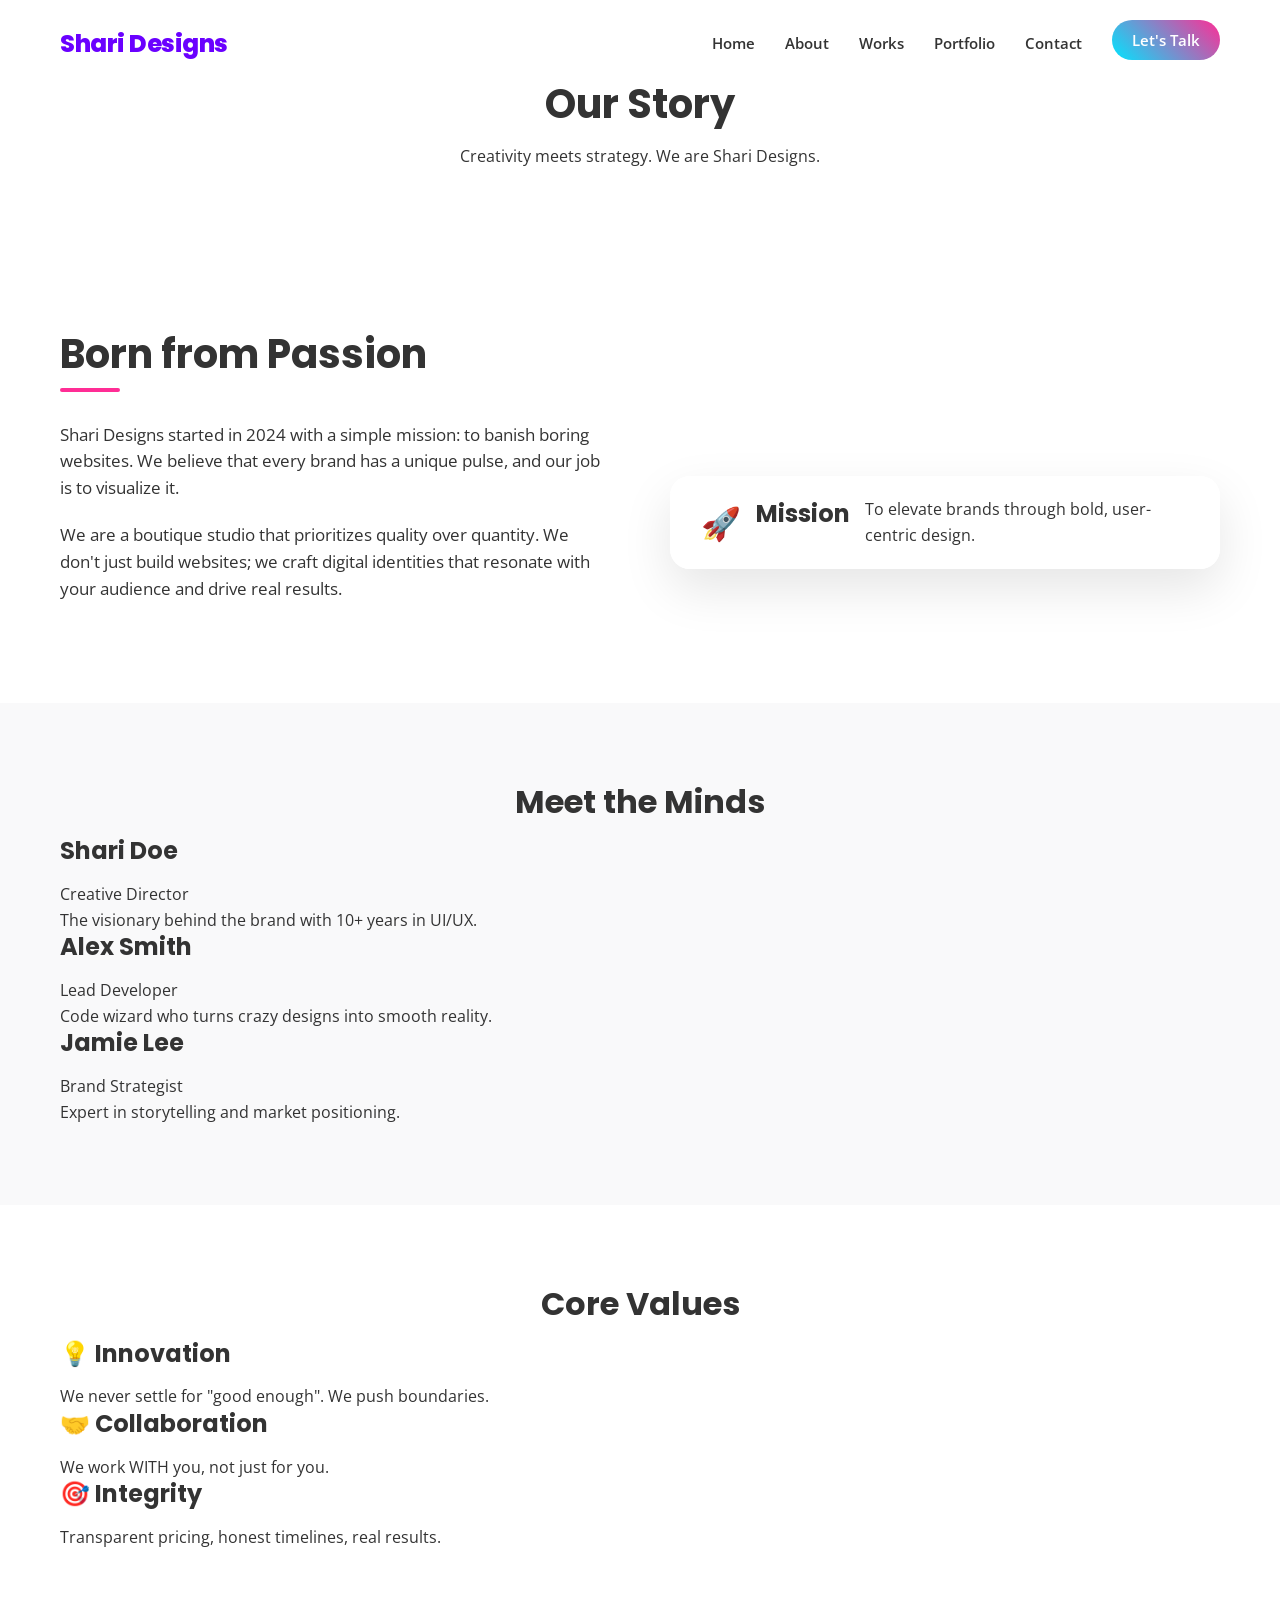
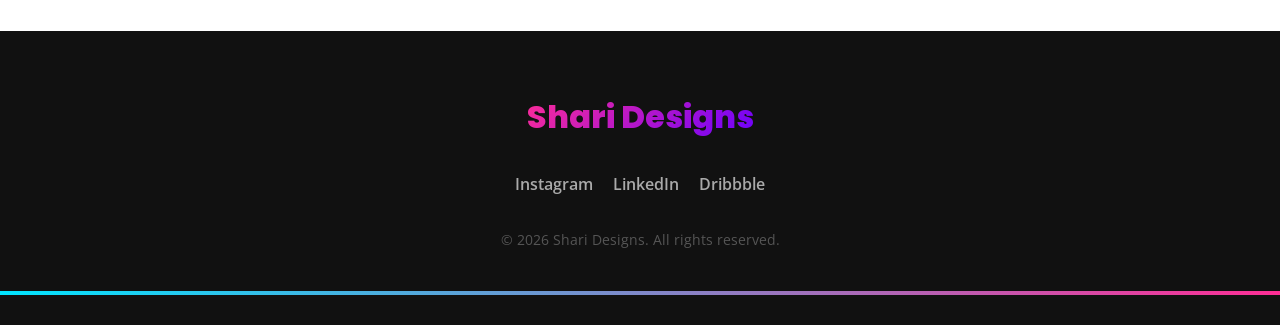
==== about.html @ ab091b96 "First Commit" ====
<!DOCTYPE html>
<html lang="en">

<head>
    <meta charset="UTF-8">
    <meta name="viewport" content="width=device-width, initial-scale=1.0">
    <title>About Us | Shari Designs</title>
    <meta name="description"
        content="Learn about Shari Designs, our team, our story, and the values that drive our creative work.">
    <!-- Google Fonts -->
    <link rel="preconnect" href="https://fonts.googleapis.com">
    <link rel="preconnect" href="https://fonts.gstatic.com" crossorigin>
    <link
        href="https://fonts.googleapis.com/css2?family=Open+Sans:wght@400;600&family=Poppins:wght@600;700;800&display=swap"
        rel="stylesheet">
    <!-- Styles -->
    <link rel="stylesheet" href="style.css">
</head>

<body>

    <!-- Header / Navigation -->
    <header id="header">
        <div class="container nav-container">
            <a href="index.html" class="logo">Shari Designs</a>
            <nav>
                <ul class="nav-links">
                    <li><a href="index.html">Home</a></li>
                    <li><a href="about.html" class="active">About</a></li>
                    <li><a href="works.html">Works</a></li>
                    <li><a href="portfolio.html">Portfolio</a></li>
                    <li><a href="contact.html">Contact</a></li>
                    <li class="cta-item"><a href="contact.html" class="btn btn-sm">Let's Talk</a></li>
                </ul>
                <div class="hamburger">
                    <span></span>
                    <span></span>
                    <span></span>
                </div>
            </nav>
        </div>
    </header>

    <!-- Page Header -->
    <section class="page-header section-padding">
        <div class="container center">
            <h1 class="fade-in">Our Story</h1>
            <p class="fade-in delay-1">Creativity meets strategy. We are Shari Designs.</p>
        </div>
    </section>

    <!-- Story Section -->
    <section class="about-story section-padding">
        <div class="container about-grid">
            <div class="about-text hidden">
                <h2>Born from Passion</h2>
                <p>Shari Designs started in 2024 with a simple mission: to banish boring websites. We believe that every
                    brand has a unique pulse, and our job is to visualize it.</p>
                <p>We are a boutique studio that prioritizes quality over quantity. We don't just build websites; we
                    craft digital identities that resonate with your audience and drive real results.</p>
            </div>
            <div class="about-visual hidden delay-1">
                <div class="glass-card">
                    <div class="card-icon">🚀</div>
                    <h3>Mission</h3>
                    <p>To elevate brands through bold, user-centric design.</p>
                </div>
            </div>
        </div>
    </section>

    <!-- Team Section -->
    <section class="team section-padding bg-light">
        <div class="container">
            <h2 class="section-title center hidden">Meet the Minds</h2>
            <div class="team-grid">
                <!-- Member 1 -->
                <div class="team-card hidden">
                    <div class="team-avatar"></div>
                    <h3>Shari Doe</h3>
                    <span>Creative Director</span>
                    <p>The visionary behind the brand with 10+ years in UI/UX.</p>
                </div>
                <!-- Member 2 -->
                <div class="team-card hidden delay-1">
                    <div class="team-avatar" style="background: linear-gradient(135deg, #00E5FF, #6A00FF);"></div>
                    <h3>Alex Smith</h3>
                    <span>Lead Developer</span>
                    <p>Code wizard who turns crazy designs into smooth reality.</p>
                </div>
                <!-- Member 3 -->
                <div class="team-card hidden delay-2">
                    <div class="team-avatar" style="background: linear-gradient(135deg, #FFD93D, #FF6B35);"></div>
                    <h3>Jamie Lee</h3>
                    <span>Brand Strategist</span>
                    <p>Expert in storytelling and market positioning.</p>
                </div>
            </div>
        </div>
    </section>

    <!-- Values Section -->
    <section class="values section-padding">
        <div class="container">
            <h2 class="section-title center hidden">Core Values</h2>
            <div class="values-grid">
                <div class="value-item hidden">
                    <h3>💡 Innovation</h3>
                    <p>We never settle for "good enough". We push boundaries.</p>
                </div>
                <div class="value-item hidden delay-1">
                    <h3>🤝 Collaboration</h3>
                    <p>We work WITH you, not just for you.</p>
                </div>
                <div class="value-item hidden delay-2">
                    <h3>🎯 Integrity</h3>
                    <p>Transparent pricing, honest timelines, real results.</p>
                </div>
            </div>
        </div>
    </section>

    <!-- Footer -->
    <footer>
        <div class="container footer-content">
            <div class="footer-logo">Shari Designs</div>
            <div class="social-links">
                <a href="#">Instagram</a>
                <a href="#">LinkedIn</a>
                <a href="#">Dribbble</a>
            </div>
            <p class="copyright">&copy; 2026 Shari Designs. All rights reserved.</p>
        </div>
        <div class="gradient-line"></div>
    </footer>

    <!-- Scripts -->
    <script src="script.js"></script>
</body>

</html>
---- style.css ----
/* 
 * Shari Designs - Modern Creative Studio
 * Author: Antigravity
 * Date: 2026
 */

/* =========================================
   1. CSS VARIABLES & RESET
   ========================================= */
:root {
    /* Color Palette */
    --primary-pink: #FF2D95;
    --primary-cyan: #00E5FF;
    --primary-purple: #6A00FF;
    --accent-coral: #FF6B35;
    --accent-yellow: #FFD93D;

    /* Backgrounds */
    --bg-white: #ffffff;
    --bg-light: #f9f9fa;
    --bg-dark: #121212;

    /* Typography */
    --font-heading: 'Poppins', sans-serif;
    --font-body: 'Open Sans', sans-serif;

    /* Spacing */
    --container-width: 1200px;
    --section-padding: 80px 20px;

    /* Shadows & Effects */
    --shadow-soft: 0 10px 30px rgba(0, 0, 0, 0.05);
    --shadow-hover: 0 20px 40px rgba(0, 0, 0, 0.15);
    --transition: all 0.3s ease;

    /* Gradients */
    --gradient-primary: linear-gradient(135deg, var(--primary-pink), var(--primary-purple));
    --gradient-accent: linear-gradient(45deg, var(--primary-cyan), var(--primary-pink));
}

* {
    margin: 0;
    padding: 0;
    box-sizing: border-box;
    scroll-behavior: smooth;
}

body {
    font-family: var(--font-body);
    color: #333;
    line-height: 1.6;
    background-color: var(--bg-white);
    overflow-x: hidden;
}

h1,
h2,
h3,
h4,
h5,
h6 {
    font-family: var(--font-heading);
    font-weight: 700;
    line-height: 1.2;
    margin-bottom: 1rem;
}

h1 {
    font-size: 2.5rem;
}

h2 {
    font-size: 2rem;
}

h3 {
    font-size: 1.5rem;
}

a {
    text-decoration: none;
    color: inherit;
    transition: var(--transition);
}

ul {
    list-style: none;
}

img {
    max-width: 100%;
    display: block;
}

/* Utilities */
.container {
    max-width: var(--container-width);
    margin: 0 auto;
    padding: 0 20px;
}

.section-padding {
    padding: var(--section-padding);
}

.center {
    text-align: center;
}

.text-gradient {
    background: var(--gradient-primary);
    -webkit-background-clip: text;
    background-clip: text;
    -webkit-text-fill-color: transparent;
}

.bg-light {
    background-color: var(--bg-light);
}

.bg-gradient {
    background: var(--gradient-primary);
}

.text-white {
    color: #fff;
}

/* Buttons */
.btn {
    display: inline-block;
    padding: 12px 30px;
    border-radius: 50px;
    font-weight: 600;
    cursor: pointer;
    font-size: 1rem;
    position: relative;
    overflow: hidden;
    z-index: 1;
    border: none;
}

.btn-primary {
    background: var(--primary-pink);
    color: #fff;
    box-shadow: 0 5px 15px rgba(255, 45, 149, 0.4);
}

.btn-primary:hover {
    transform: translateY(-3px);
    box-shadow: 0 10px 20px rgba(255, 45, 149, 0.6);
}

.btn-outline {
    background: transparent;
    color: var(--primary-purple);
    border: 2px solid var(--primary-purple);
}

.btn-outline:hover {
    background: var(--primary-purple);
    color: #fff;
    transform: translateY(-3px);
}

.btn-sm {
    padding: 8px 20px;
    font-size: 0.9rem;
}

.btn-text {
    background: transparent;
    color: var(--primary-pink);
    padding: 0;
    font-weight: 700;
}

.btn-text:hover {
    color: var(--primary-purple);
    margin-left: 5px;
}

.full-width {
    width: 100%;
}

/* =========================================
   2. HEADER & NAVIGATION
   ========================================= */
header {
    position: fixed;
    top: 0;
    left: 0;
    width: 100%;
    z-index: 1000;
    transition: 0.4s ease;
    padding: 20px 0;
}

header.scrolled {
    background: rgba(255, 255, 255, 0.95);
    box-shadow: 0 5px 20px rgba(0, 0, 0, 0.05);
    padding: 10px 0;
    backdrop-filter: blur(10px);
}

.nav-container {
    display: flex;
    justify-content: space-between;
    align-items: center;
}

.logo {
    font-family: var(--font-heading);
    font-size: 1.5rem;
    font-weight: 800;
    color: var(--primary-purple);
    letter-spacing: -0.5px;
}

.nav-links {
    display: flex;
    gap: 30px;
    align-items: center;
}

.nav-links li a {
    font-weight: 600;
    font-size: 0.95rem;
    color: #333;
    position: relative;
}

.nav-links li a::after {
    content: '';
    position: absolute;
    width: 0;
    height: 2px;
    bottom: -5px;
    left: 0;
    background: var(--gradient-primary);
    transition: 0.3s;
}

.nav-links li a:hover::after {
    width: 100%;
}

.cta-item a {
    background: var(--gradient-accent);
    color: #fff !important;
    border-radius: 20px;
    padding: 8px 20px;
    transition: transform 0.3s;
}

.cta-item a::after {
    display: none;
}

.cta-item a:hover {
    transform: scale(1.05);
}

/* Hamburger */
.hamburger {
    display: none;
    cursor: pointer;
    width: 30px;
    height: 20px;
    position: relative;
    z-index: 1001;
}

.hamburger span {
    display: block;
    position: absolute;
    height: 3px;
    width: 100%;
    background: var(--primary-purple);
    border-radius: 3px;
    transition: 0.3s;
}

.hamburger span:nth-child(1) {
    top: 0;
}

.hamburger span:nth-child(2) {
    top: 9px;
}

.hamburger span:nth-child(3) {
    top: 18px;
}

/* Hamburger Active State */
.hamburger.active span:nth-child(1) {
    transform: rotate(45deg);
    top: 9px;
}

.hamburger.active span:nth-child(2) {
    opacity: 0;
}

.hamburger.active span:nth-child(3) {
    transform: rotate(-45deg);
    top: 9px;
}

/* =========================================
   3. HERO SECTION
   ========================================= */
.hero {
    min-height: 100vh;
    display: flex;
    align-items: center;
    position: relative;
    overflow: hidden;
    background-color: #f0f4ff;
    padding-top: 80px;
    /* Account for fixed header */
}

.hero-bg-mesh {
    position: absolute;
    top: 0;
    left: 0;
    width: 100%;
    height: 100%;
    background:
        radial-gradient(at 0% 0%, hsla(328, 98%, 59%, 0.4) 0px, transparent 50%),
        radial-gradient(at 100% 0%, hsla(189, 100%, 50%, 0.4) 0px, transparent 50%),
        radial-gradient(at 100% 100%, hsla(265, 100%, 50%, 0.4) 0px, transparent 50%),
        radial-gradient(at 0% 100%, hsla(32, 100%, 60%, 0.4) 0px, transparent 50%);
    filter: blur(60px);
    z-index: 1;
    animation: meshFlow 20s infinite alternate;
    opacity: 0.8;
}

@keyframes meshFlow {
    0% {
        transform: scale(1);
    }

    100% {
        transform: scale(1.2);
    }
}

.hero-split {
    display: grid;
    grid-template-columns: 1fr 1fr;
    gap: 4rem;
    align-items: center;
    position: relative;
    z-index: 2;
    padding-bottom: 2rem;
}

.hero-text {
    max-width: 600px;
}

.hero h1 {
    font-size: 4.5rem;
    margin-bottom: 1.5rem;
    line-height: 1.1;
    color: #1a1a1a;
    letter-spacing: -2px;
}

.hero p {
    font-size: 1.25rem;
    color: #444;
    margin-bottom: 2.5rem;
    max-width: 90%;
}

.hero-buttons {
    display: flex;
    gap: 20px;
}

/* Hero Visual (Right Side) */
.hero-visual {
    position: relative;
    height: 500px;
    display: flex;
    justify-content: center;
    align-items: center;
}

.abstract-orb {
    width: 400px;
    height: 400px;
    background: linear-gradient(135deg, var(--primary-pink), var(--primary-cyan));
    border-radius: 50%;
    position: absolute;
    filter: blur(50px);
    opacity: 0.6;
    animation: float 8s ease-in-out infinite;
}

.glass-card {
    position: absolute;
    background: rgba(255, 255, 255, 0.7);
    backdrop-filter: blur(20px);
    -webkit-backdrop-filter: blur(20px);
    border: 1px solid rgba(255, 255, 255, 0.8);
    border-radius: 20px;
    padding: 20px 30px;
    box-shadow: 0 20px 50px rgba(0, 0, 0, 0.1);
    display: flex;
    align-items: center;
    gap: 15px;
    animation: float 6s ease-in-out infinite;
    z-index: 3;
}

.card-icon {
    font-size: 2rem;
}

.glass-card span {
    font-weight: 700;
    font-size: 1.2rem;
    color: #333;
}

.float-card-1 {
    top: 20%;
    left: 10%;
    animation-delay: 0s;
}

.float-card-2 {
    bottom: 25%;
    right: 5%;
    animation-delay: 3s;
}

/* Removed old shape animation code since logic changed */


/* =========================================
   4. ABOUT SECTION
   ========================================= */
.about-grid {
    display: grid;
    grid-template-columns: 1fr 1fr;
    gap: 60px;
    align-items: center;
}

.about-text h2 {
    font-size: 2.5rem;
    margin-bottom: 30px;
    position: relative;
    display: inline-block;
}

.about-text h2::after {
    content: '';
    display: block;
    width: 60px;
    height: 4px;
    background: var(--primary-pink);
    margin-top: 10px;
    border-radius: 2px;
}

.about-text p {
    margin-bottom: 20px;
    font-size: 1.05rem;
}

.image-wrapper {
    position: relative;
    border-radius: 20px;
    overflow: hidden;
    box-shadow: var(--shadow-hover);
    transform: rotate(2deg);
    transition: var(--transition);
}

.image-wrapper:hover {
    transform: rotate(0) scale(1.02);
}

.abstract-placeholder {
    width: 100%;
    height: 400px;
    background: linear-gradient(135deg, #eee 0%, #ddd 100%);
    position: relative;
}

.abstract-placeholder::before {
    content: '';
    position: absolute;
    top: 50%;
    left: 50%;
    transform: translate(-50%, -50%);
    width: 150px;
    height: 150px;
    border-radius: 50%;
    background: var(--gradient-primary);
    opacity: 0.8;
}

/* =========================================
   5. WORKS SECTION (Former Services)
   ========================================= */
.works-grid {
    display: grid;
    grid-template-columns: repeat(auto-fit, minmax(280px, 1fr));
    gap: 30px;
    margin-top: 50px;
}

.work-card {
    background: #fff;
    padding: 40px 30px;
    border-radius: 20px;
    box-shadow: var(--shadow-soft);
    transition: var(--transition);
    position: relative;
    overflow: hidden;
    border-bottom: 4px solid transparent;
}

.work-card:hover {
    transform: translateY(-10px);
    box-shadow: var(--shadow-hover);
    border-bottom: 4px solid var(--primary-pink);
}

.icon-box {
    font-size: 3rem;
    margin-bottom: 20px;
}

.work-card h3 {
    margin-bottom: 15px;
    color: #222;
}

/* =========================================
   6. PORTFOLIO SECTION
   ========================================= */
.portfolio-grid {
    display: grid;
    grid-template-columns: repeat(auto-fit, minmax(350px, 1fr));
    gap: 30px;
    margin-top: 50px;
}

.portfolio-item {
    height: 300px;
    position: relative;
    border-radius: 15px;
    overflow: hidden;
    background-color: #ddd;
    /* Fallback */
    background: linear-gradient(45deg, #f3f3f3, #e3e3e3);
    cursor: pointer;
}

/* Placeholder patterns for projects */
.portfolio-item:nth-child(1) {
    background: linear-gradient(135deg, #FF9A9E 0%, #FECFEF 100%);
}

.portfolio-item:nth-child(2) {
    background: linear-gradient(135deg, #a18cd1 0%, #fbc2eb 100%);
}

.portfolio-item:nth-child(3) {
    background: linear-gradient(135deg, #84fab0 0%, #8fd3f4 100%);
}

.portfolio-item:nth-child(4) {
    background: linear-gradient(135deg, #cfd9df 0%, #e2ebf0 100%);
}

.portfolio-item:nth-child(5) {
    background: linear-gradient(135deg, #f093fb 0%, #f5576c 100%);
}

.portfolio-item:nth-child(6) {
    background: linear-gradient(135deg, #4facfe 0%, #00f2fe 100%);
}

.portfolio-overlay {
    position: absolute;
    top: 0;
    left: 0;
    width: 100%;
    height: 100%;
    background: rgba(0, 0, 0, 0.7);
    display: flex;
    flex-direction: column;
    justify-content: center;
    align-items: center;
    opacity: 0;
    transition: 0.4s ease;
}

.portfolio-item:hover .portfolio-overlay {
    opacity: 1;
}

.portfolio-overlay h4 {
    color: #fff;
    font-size: 1.5rem;
    transform: translateY(20px);
    transition: 0.4s;
}

.portfolio-overlay .btn {
    transform: translateY(20px);
    transition: 0.4s 0.1s;
    background: rgba(255, 255, 255, 0.2);
    border: 1px solid #fff;
    color: #fff;
}

.portfolio-overlay .btn:hover {
    background: #fff;
    color: #000;
}

.portfolio-item:hover h4,
.portfolio-item:hover .btn {
    transform: translateY(0);
}

/* =========================================
   7. TESTIMONIALS SECTION
   ========================================= */
.testimonials {
    position: relative;
    overflow: hidden;
}

.testimonials::before {
    content: '';
    position: absolute;
    top: -50%;
    left: -20%;
    width: 600px;
    height: 600px;
    background: rgba(255, 255, 255, 0.1);
    border-radius: 50%;
    pointer-events: none;
}

.testimonial-slider {
    max-width: 800px;
    margin: 50px auto 0;
    text-align: center;
    position: relative;
}

.testimonial-slide {
    display: none;
    animation: fadeIn 0.8s ease;
}

.testimonial-slide.active {
    display: block;
}

@keyframes fadeIn {
    from {
        opacity: 0;
        transform: translateY(20px);
    }

    to {
        opacity: 1;
        transform: translateY(0);
    }
}

.quote {
    font-size: 1.5rem;
    font-style: italic;
    color: #fff;
    margin-bottom: 30px;
}

.author h5 {
    color: var(--accent-yellow);
    margin-bottom: 5px;
    font-size: 1.2rem;
}

.author span {
    color: rgba(255, 255, 255, 0.8);
    font-size: 0.9rem;
}

.slider-controls {
    margin-top: 40px;
    display: flex;
    justify-content: center;
    gap: 20px;
}

.slider-controls button {
    background: rgba(255, 255, 255, 0.2);
    border: none;
    color: #fff;
    width: 50px;
    height: 50px;
    border-radius: 50%;
    font-size: 1.2rem;
    cursor: pointer;
    transition: var(--transition);
}

.slider-controls button:hover {
    background: #fff;
    color: var(--primary-pink);
}

/* =========================================
   8. CONTACT SECTION
   ========================================= */
.contact-wrapper {
    display: grid;
    grid-template-columns: 1fr 1.5fr;
    gap: 60px;
    background: #fff;
    padding: 60px;
    border-radius: 30px;
    box-shadow: var(--shadow-soft);
    margin-top: -80px;
    /* Slight overlap with gradient */
}

.contact-info p {
    margin-bottom: 40px;
    color: #666;
}

.info-item {
    margin-bottom: 20px;
    font-size: 1.1rem;
    color: #333;
}

.form-group {
    margin-bottom: 20px;
}

.form-group label {
    display: block;
    margin-bottom: 8px;
    font-weight: 600;
    color: #444;
}

.form-group input,
.form-group textarea {
    width: 100%;
    padding: 15px;
    border: 2px solid #eee;
    border-radius: 10px;
    font-family: inherit;
    font-size: 1rem;
    transition: var(--transition);
}

.form-group input:focus,
.form-group textarea:focus {
    border-color: var(--primary-pink);
    outline: none;
    box-shadow: 0 0 0 4px rgba(255, 45, 149, 0.1);
}

.form-message {
    margin-top: 15px;
    font-weight: 600;
    text-align: center;
    min-height: 24px;
}

.form-message.success {
    color: #28a745;
}

.form-message.error {
    color: #dc3545;
}

/* =========================================
   9. FOOTER
   ========================================= */
footer {
    background: #111;
    color: #fff;
    padding: 60px 0 30px;
}

.footer-content {
    display: flex;
    flex-direction: column;
    align-items: center;
    gap: 30px;
}

.footer-logo {
    font-family: var(--font-heading);
    font-size: 2rem;
    font-weight: 800;
    background: var(--gradient-primary);
    -webkit-background-clip: text;
    background-clip: text;
    -webkit-text-fill-color: transparent;
}

.social-links {
    display: flex;
    gap: 20px;
}

.social-links a {
    color: #aaa;
    font-weight: 600;
}

.social-links a:hover {
    color: #fff;
}

.copyright {
    color: #555;
    font-size: 0.9rem;
}

.gradient-line {
    height: 4px;
    background: var(--gradient-accent);
    margin-top: 40px;
    width: 100%;
}

/* =========================================
   10. ANIMATIONS (Scroll Observer)
   ========================================= */
.hidden {
    opacity: 0;
    transform: translateY(30px);
    transition: all 0.8s ease-out;
}

.show {
    opacity: 1;
    transform: translateY(0);
}

/* Stagger delays */
.delay-1 {
    transition-delay: 0.2s;
}

.delay-2 {
    transition-delay: 0.4s;
}

/* Fade In for Hero */
.fade-in {
    opacity: 0;
    animation: simpleFadeIn 1s forwards;
}

@keyframes simpleFadeIn {
    to {
        opacity: 1;
    }
}

/* =========================================
   11. LOGIN PAGE
   ========================================= */

/* --- Full-Screen Layout --- */
.login-page {
    min-height: 100vh;
    display: flex;
    align-items: center;
    justify-content: center;
    position: relative;
    overflow: hidden;
    background: #0a0a1a;
    padding: 20px;
}

/* --- Animated Background --- */
.login-bg-mesh {
    position: absolute;
    top: 0;
    left: 0;
    width: 100%;
    height: 100%;
    background:
        radial-gradient(at 0% 0%, hsla(328, 98%, 59%, 0.3) 0px, transparent 50%),
        radial-gradient(at 100% 0%, hsla(189, 100%, 50%, 0.2) 0px, transparent 50%),
        radial-gradient(at 100% 100%, hsla(265, 100%, 50%, 0.3) 0px, transparent 50%),
        radial-gradient(at 0% 100%, hsla(32, 100%, 60%, 0.2) 0px, transparent 50%);
    filter: blur(80px);
    z-index: 1;
    animation: loginMeshFlow 15s infinite alternate;
}

@keyframes loginMeshFlow {
    0% { transform: scale(1) rotate(0deg); }
    50% { transform: scale(1.15) rotate(1deg); }
    100% { transform: scale(1.05) rotate(-1deg); }
}

/* --- Floating Orbs --- */
.login-orb {
    position: absolute;
    border-radius: 50%;
    filter: blur(60px);
    z-index: 1;
    animation: loginOrbFloat 10s ease-in-out infinite;
}

.login-orb-1 {
    width: 300px;
    height: 300px;
    background: var(--primary-pink);
    opacity: 0.15;
    top: -100px;
    right: -50px;
    animation-delay: 0s;
}

.login-orb-2 {
    width: 250px;
    height: 250px;
    background: var(--primary-cyan);
    opacity: 0.1;
    bottom: -80px;
    left: -60px;
    animation-delay: 3s;
}

.login-orb-3 {
    width: 200px;
    height: 200px;
    background: var(--primary-purple);
    opacity: 0.12;
    top: 40%;
    left: 50%;
    animation-delay: 6s;
}

@keyframes loginOrbFloat {
    0%, 100% { transform: translate(0, 0) scale(1); }
    33% { transform: translate(30px, -20px) scale(1.1); }
    66% { transform: translate(-20px, 15px) scale(0.95); }
}

/* --- Main Login Container --- */
.login-container {
    display: grid;
    grid-template-columns: 1fr 1.2fr;
    width: 100%;
    max-width: 960px;
    min-height: 600px;
    background: rgba(255, 255, 255, 0.05);
    backdrop-filter: blur(40px);
    -webkit-backdrop-filter: blur(40px);
    border: 1px solid rgba(255, 255, 255, 0.1);
    border-radius: 24px;
    overflow: hidden;
    box-shadow:
        0 25px 60px rgba(0, 0, 0, 0.5),
        0 0 0 1px rgba(255, 255, 255, 0.05) inset;
    position: relative;
    z-index: 10;
    animation: loginContainerIn 0.8s ease-out;
}

@keyframes loginContainerIn {
    from {
        opacity: 0;
        transform: translateY(30px) scale(0.97);
    }
    to {
        opacity: 1;
        transform: translateY(0) scale(1);
    }
}

/* --- Left Panel: Branding --- */
.login-branding {
    background: var(--gradient-primary);
    padding: 40px;
    display: flex;
    flex-direction: column;
    justify-content: space-between;
    position: relative;
    overflow: hidden;
}

.login-branding::before {
    content: '';
    position: absolute;
    top: -50%;
    right: -30%;
    width: 400px;
    height: 400px;
    background: rgba(255, 255, 255, 0.08);
    border-radius: 50%;
    pointer-events: none;
}

.login-branding::after {
    content: '';
    position: absolute;
    bottom: -30%;
    left: -20%;
    width: 300px;
    height: 300px;
    background: rgba(0, 0, 0, 0.1);
    border-radius: 50%;
    pointer-events: none;
}

.login-branding-content {
    position: relative;
    z-index: 2;
}

.login-logo {
    font-family: var(--font-heading);
    font-size: 1.5rem;
    font-weight: 800;
    color: #fff;
    text-decoration: none;
    display: inline-block;
    margin-bottom: 40px;
    letter-spacing: -0.5px;
    transition: opacity 0.3s;
}

.login-logo:hover {
    opacity: 0.85;
}

.login-branding h1 {
    font-size: 2.8rem;
    color: #fff;
    line-height: 1.15;
    letter-spacing: -1px;
    margin-bottom: 16px;
}

.login-branding p {
    color: rgba(255, 255, 255, 0.85);
    font-size: 1rem;
    line-height: 1.7;
    max-width: 320px;
    margin-bottom: 30px;
}

/* --- Feature Items --- */
.login-features {
    display: flex;
    flex-direction: column;
    gap: 14px;
}

.login-feature-item {
    display: flex;
    align-items: center;
    gap: 12px;
    color: rgba(255, 255, 255, 0.9);
    font-size: 0.95rem;
    font-weight: 600;
}

.login-feature-icon {
    font-size: 1.3rem;
    width: 36px;
    height: 36px;
    display: flex;
    align-items: center;
    justify-content: center;
    background: rgba(255, 255, 255, 0.15);
    border-radius: 10px;
}

.login-branding-footer {
    position: relative;
    z-index: 2;
}

.login-branding-footer p {
    color: rgba(255, 255, 255, 0.5);
    font-size: 0.8rem;
}

/* --- Right Panel: Form --- */
.login-form-panel {
    padding: 40px 45px;
    display: flex;
    flex-direction: column;
    justify-content: center;
}

.login-form-header {
    margin-bottom: 28px;
}

.login-form-header h2 {
    font-family: var(--font-heading);
    font-size: 1.8rem;
    font-weight: 800;
    color: #fff;
    margin-bottom: 6px;
}

.login-form-header p {
    color: rgba(255, 255, 255, 0.5);
    font-size: 0.95rem;
}

/* --- Social Login Buttons --- */
.social-login-buttons {
    display: grid;
    grid-template-columns: 1fr 1fr;
    gap: 12px;
    margin-bottom: 24px;
}

.social-login-btn {
    display: flex;
    align-items: center;
    justify-content: center;
    gap: 10px;
    padding: 12px 16px;
    border: 1px solid rgba(255, 255, 255, 0.12);
    border-radius: 12px;
    background: rgba(255, 255, 255, 0.04);
    color: rgba(255, 255, 255, 0.85);
    font-weight: 600;
    font-size: 0.9rem;
    font-family: var(--font-body);
    cursor: pointer;
    transition: all 0.3s ease;
}

.social-login-btn:hover {
    background: rgba(255, 255, 255, 0.1);
    border-color: rgba(255, 255, 255, 0.25);
    transform: translateY(-2px);
    box-shadow: 0 4px 12px rgba(0, 0, 0, 0.2);
}

/* --- Divider --- */
.login-divider {
    display: flex;
    align-items: center;
    margin-bottom: 24px;
}

.login-divider::before,
.login-divider::after {
    content: '';
    flex: 1;
    height: 1px;
    background: rgba(255, 255, 255, 0.1);
}

.login-divider span {
    padding: 0 16px;
    color: rgba(255, 255, 255, 0.35);
    font-size: 0.8rem;
    text-transform: uppercase;
    letter-spacing: 1px;
    white-space: nowrap;
}

/* --- Form Styles --- */
.login-form {
    display: flex;
    flex-direction: column;
    gap: 20px;
}

.login-form-group {
    display: flex;
    flex-direction: column;
    gap: 6px;
}

.login-form-group label {
    color: rgba(255, 255, 255, 0.7);
    font-weight: 600;
    font-size: 0.85rem;
}

.login-label-row {
    display: flex;
    justify-content: space-between;
    align-items: center;
}

.forgot-password-link {
    color: var(--primary-pink);
    font-size: 0.82rem;
    font-weight: 600;
    text-decoration: none;
    transition: color 0.3s;
}

.forgot-password-link:hover {
    color: var(--primary-cyan);
}

/* --- Input Wrapper with Icon --- */
.login-input-wrapper {
    position: relative;
    display: flex;
    align-items: center;
}

.login-input-icon {
    position: absolute;
    left: 14px;
    color: rgba(255, 255, 255, 0.3);
    pointer-events: none;
    transition: color 0.3s;
    z-index: 2;
}

.login-input-wrapper.focused .login-input-icon {
    color: var(--primary-pink);
}

.login-input-wrapper input {
    width: 100%;
    padding: 13px 44px 13px 44px;
    border: 2px solid rgba(255, 255, 255, 0.08);
    border-radius: 12px;
    background: rgba(255, 255, 255, 0.04);
    color: #fff;
    font-family: var(--font-body);
    font-size: 0.95rem;
    transition: all 0.3s ease;
    outline: none;
}

.login-input-wrapper input::placeholder {
    color: rgba(255, 255, 255, 0.25);
}

.login-input-wrapper input:focus {
    border-color: var(--primary-pink);
    background: rgba(255, 255, 255, 0.06);
    box-shadow: 0 0 0 4px rgba(255, 45, 149, 0.1);
}

/* --- Password Toggle --- */
.password-toggle {
    position: absolute;
    right: 12px;
    background: none;
    border: none;
    color: rgba(255, 255, 255, 0.35);
    cursor: pointer;
    padding: 4px;
    display: flex;
    align-items: center;
    justify-content: center;
    transition: color 0.3s;
    z-index: 2;
}

.password-toggle:hover {
    color: rgba(255, 255, 255, 0.7);
}

/* --- Custom Checkbox --- */
.login-remember {
    display: flex;
    align-items: center;
}

.custom-checkbox {
    display: flex;
    align-items: center;
    gap: 10px;
    cursor: pointer;
    color: rgba(255, 255, 255, 0.5);
    font-size: 0.85rem;
    user-select: none;
}

.custom-checkbox input {
    display: none;
}

.custom-checkbox .checkmark {
    width: 18px;
    height: 18px;
    border: 2px solid rgba(255, 255, 255, 0.15);
    border-radius: 5px;
    position: relative;
    transition: all 0.3s ease;
    flex-shrink: 0;
}

.custom-checkbox input:checked + .checkmark {
    background: var(--primary-pink);
    border-color: var(--primary-pink);
}

.custom-checkbox input:checked + .checkmark::after {
    content: '';
    position: absolute;
    left: 5px;
    top: 1px;
    width: 5px;
    height: 10px;
    border: solid #fff;
    border-width: 0 2px 2px 0;
    transform: rotate(45deg);
}

/* --- Submit Button --- */
.login-submit-btn {
    margin-top: 4px;
    padding: 14px 30px;
    font-size: 1rem;
    font-weight: 700;
    letter-spacing: 0.3px;
    border-radius: 12px;
    background: var(--gradient-primary);
    border: none;
    color: #fff;
    cursor: pointer;
    transition: all 0.3s ease;
    box-shadow: 0 8px 25px rgba(255, 45, 149, 0.3);
}

.login-submit-btn:hover {
    transform: translateY(-2px);
    box-shadow: 0 12px 35px rgba(255, 45, 149, 0.45);
}

.login-submit-btn:active {
    transform: translateY(0);
}

/* --- Sign Up Prompt --- */
.login-signup-prompt {
    text-align: center;
    margin-top: 20px;
}

.login-signup-prompt p {
    color: rgba(255, 255, 255, 0.45);
    font-size: 0.9rem;
}

.signup-link {
    color: var(--primary-pink);
    font-weight: 700;
    text-decoration: none;
    transition: color 0.3s;
}

.signup-link:hover {
    color: var(--primary-cyan);
}

/* --- Back to Home --- */
.back-to-home {
    display: flex;
    align-items: center;
    gap: 8px;
    color: rgba(255, 255, 255, 0.35);
    font-size: 0.85rem;
    font-weight: 600;
    text-decoration: none;
    margin-top: 20px;
    transition: all 0.3s ease;
    align-self: center;
}

.back-to-home:hover {
    color: var(--primary-pink);
    transform: translateX(-5px);
}

/* --- Shake Animation --- */
@keyframes shake {
    0%, 100% { transform: translateX(0); }
    20% { transform: translateX(-8px); }
    40% { transform: translateX(8px); }
    60% { transform: translateX(-5px); }
    80% { transform: translateX(5px); }
}

/* --- Login Page Form Message Override --- */
.login-page .form-message {
    text-align: center;
    font-size: 0.9rem;
}

.login-page .form-message.success {
    color: #4ade80;
}

.login-page .form-message.error {
    color: #f87171;
}

/* =========================================
   12. MEDIA QUERIES
   ========================================= */
@media (max-width: 1024px) {
    .hero h1 {
        font-size: 3.5rem;
    }

    .contact-wrapper {
        padding: 40px;
        gap: 40px;
    }

    .hero-split {
        gap: 2rem;
    }

    .hero-visual {
        height: 400px;
    }

    /* Login Page */
    .login-container {
        max-width: 500px;
        grid-template-columns: 1fr;
    }

    .login-branding {
        padding: 30px;
        text-align: center;
    }

    .login-branding h1 {
        font-size: 2rem;
    }

    .login-branding p {
        max-width: 100%;
    }

    .login-features {
        flex-direction: row;
        justify-content: center;
        flex-wrap: wrap;
        gap: 10px;
    }

    .login-branding-footer {
        display: none;
    }

    .login-form-panel {
        padding: 30px;
    }
}

@media (max-width: 768px) {

    /* Mobile Navigation */
    .nav-links {
        position: fixed;
        top: 0;
        right: -100%;
        width: 80%;
        max-width: 300px;
        height: 100vh;
        background: #fff;
        flex-direction: column;
        justify-content: center;
        box-shadow: -5px 0 15px rgba(0, 0, 0, 0.1);
        transition: 0.3s cubic-bezier(0.68, -0.55, 0.27, 1.55);
        padding: 40px;
        z-index: 1002;
    }

    .nav-links.nav-active {
        right: 0;
    }

    .hamburger {
        display: block;
    }

    /* Hero */
    .hero {
        min-height: 100vh;
        padding-top: 120px;
        padding-bottom: 60px;
        text-align: center;
    }

    .hero-split {
        grid-template-columns: 1fr;
        gap: 60px;
    }

    .hero-text {
        margin: 0 auto;
    }

    .hero-buttons {
        justify-content: center;
        flex-direction: column;
        width: 100%;
    }

    .hero h1 {
        font-size: 3rem;
    }

    .hero-visual {
        height: 300px;
        width: 100%;
        max-width: 400px;
        margin: 0 auto;
    }

    .abstract-orb {
        width: 300px;
        height: 300px;
    }

    /* Layouts */
    .about-grid,
    .contact-wrapper {
        grid-template-columns: 1fr;
    }

    .image-wrapper {
        height: 300px;
    }

    .contact-wrapper {
        margin-top: 0;
        box-shadow: none;
        padding: 20px 0;
        background: transparent;
    }

    .contact-info {
        text-align: center;
    }

    /* Login Page */
    .login-form-panel {
        padding: 25px 20px;
    }

    .social-login-buttons {
        grid-template-columns: 1fr;
    }

    .login-branding h1 {
        font-size: 1.8rem;
    }
}

@media (max-width: 480px) {
    .hero h1 {
        font-size: 2.5rem;
    }

    h2 {
        font-size: 1.8rem;
    }

    .glass-card {
        padding: 15px 20px;
    }

    .card-icon {
        font-size: 1.5rem;
    }

    .glass-card span {
        font-size: 1rem;
    }

    /* Login Page */
    .login-container {
        min-height: auto;
    }

    .login-form-header h2 {
        font-size: 1.5rem;
    }

    .login-branding {
        padding: 24px 20px;
    }

    .login-features {
        display: none;
    }
}
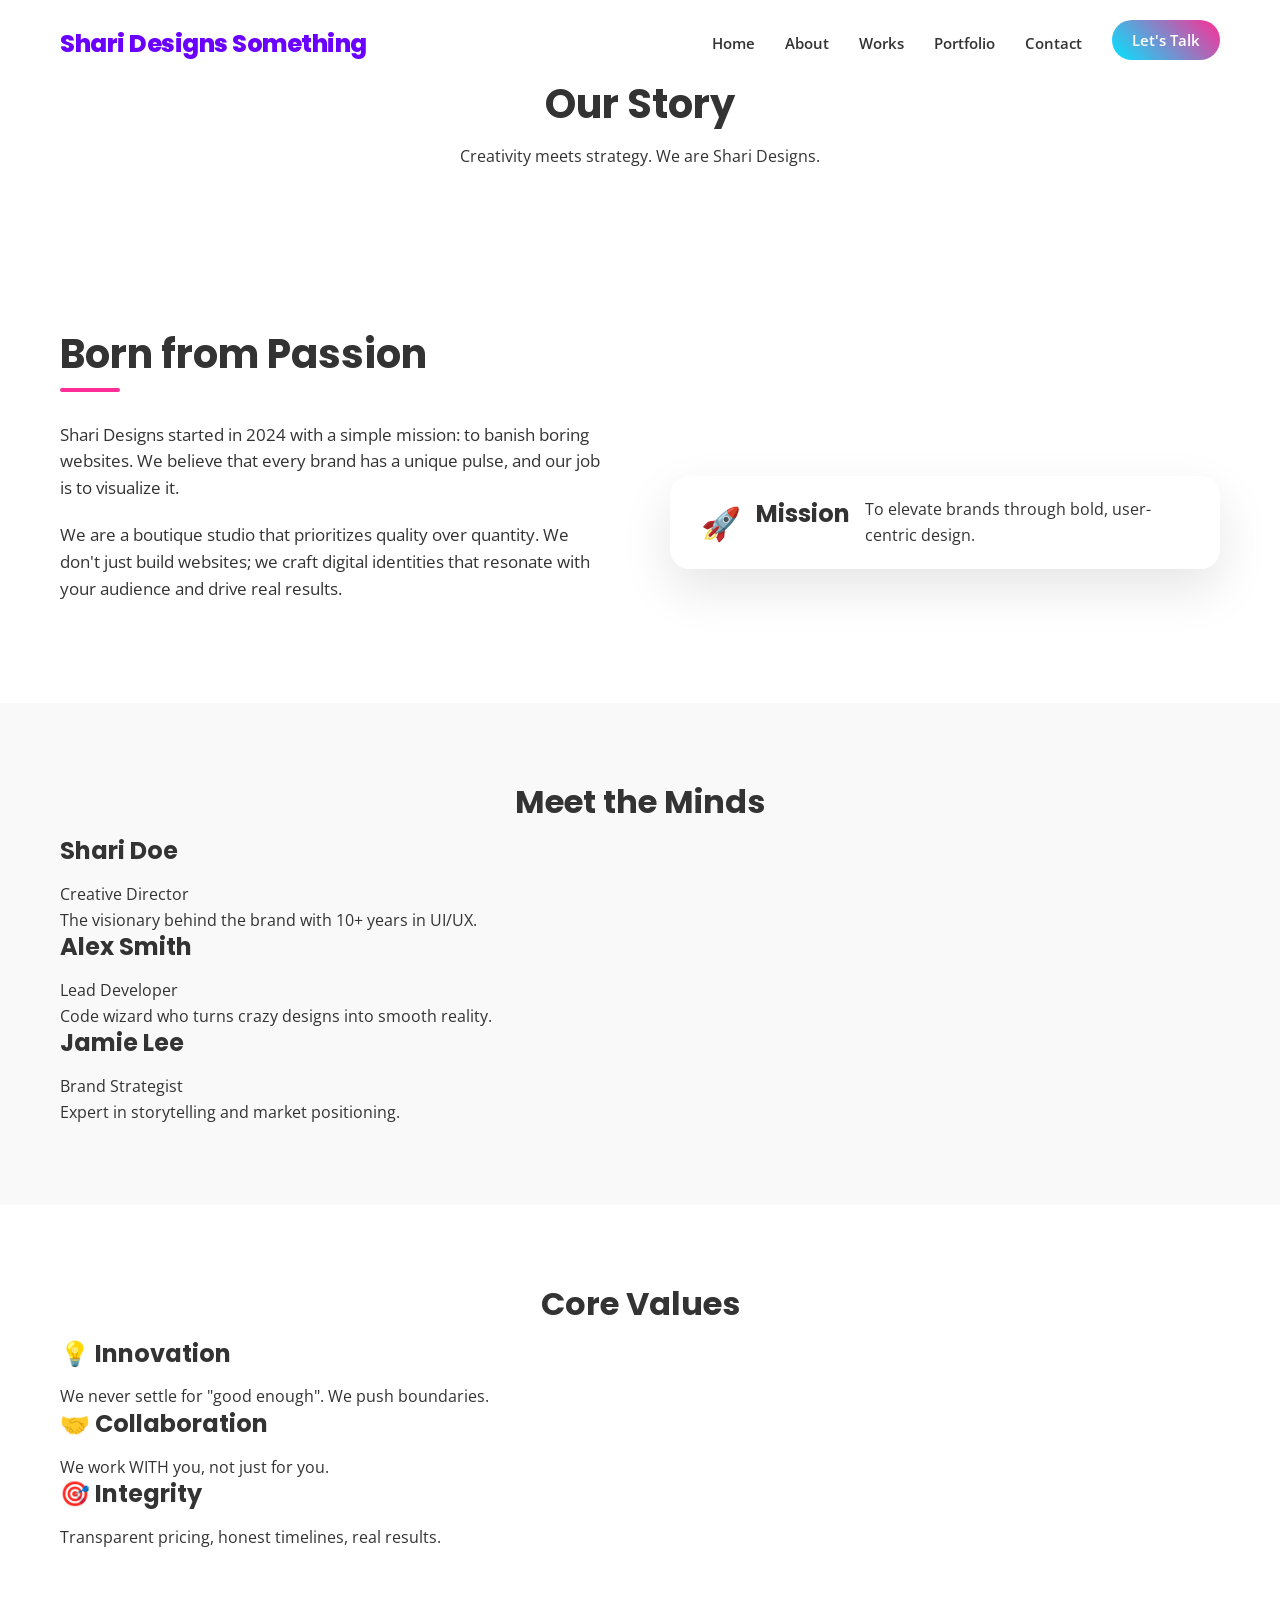
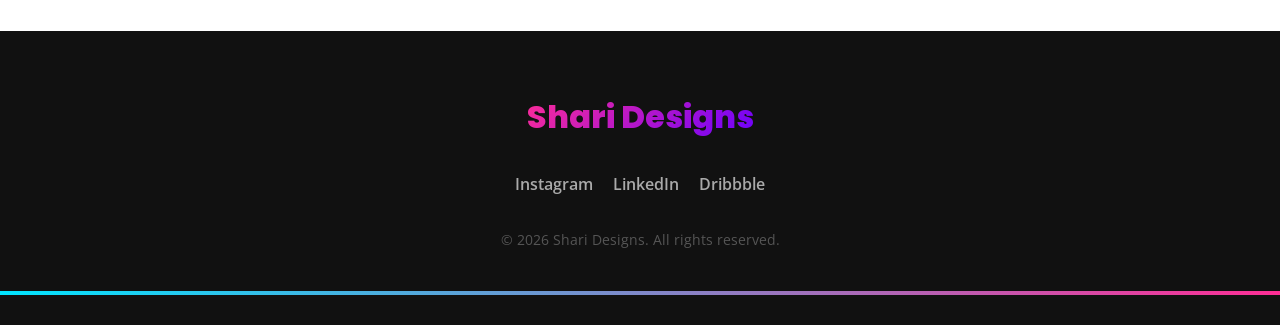
==== commit 2a8bb6c2: "Modified" ====
--- a/about.html
+++ b/about.html
@@ -22,7 +22,7 @@
     <!-- Header / Navigation -->
     <header id="header">
         <div class="container nav-container">
-            <a href="index.html" class="logo">Shari Designs</a>
+            <a href="index.html" class="logo">Shari Designs Something</a>
             <nav>
                 <ul class="nav-links">
                     <li><a href="index.html">Home</a></li>
